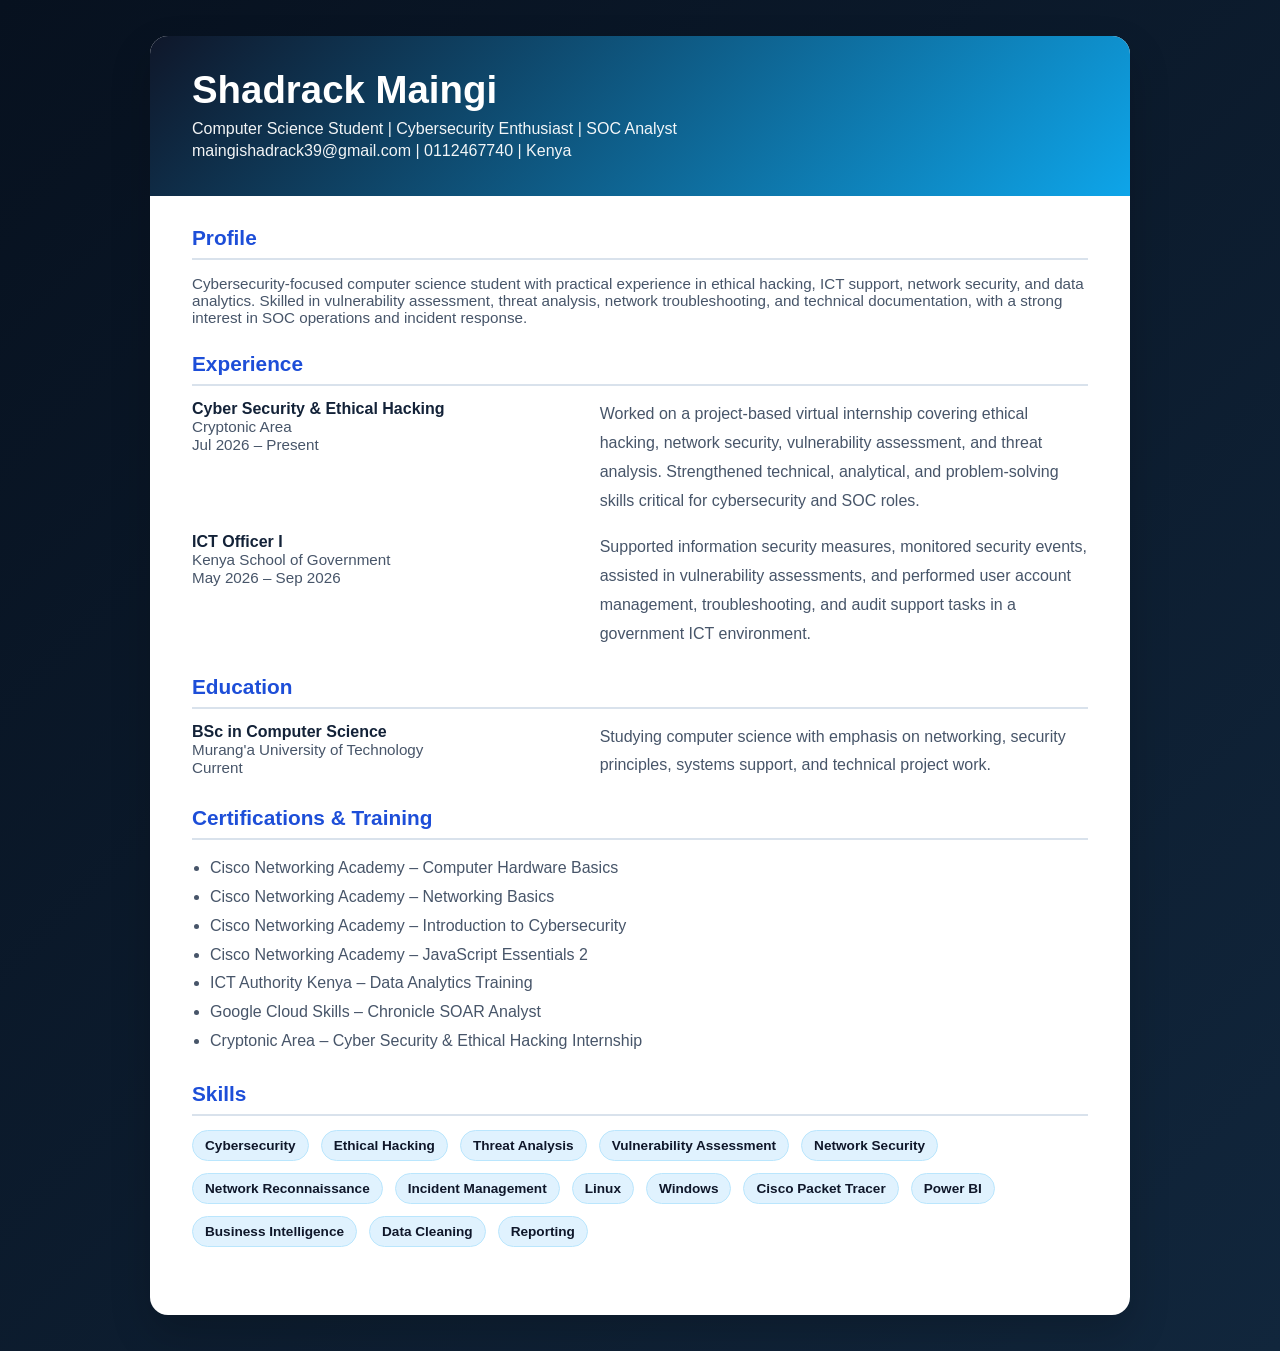
==== cv.html @ db7d9942 "Add files via upload" ====
<!DOCTYPE html>
<html lang="en">
<head>
  <meta charset="UTF-8" />
  <meta name="viewport" content="width=device-width, initial-scale=1.0" />
  <title>Shadrack Maingi | CV</title>
  <style>
    :root {
      --bg: #08131f;
      --card: #f3f6f9;
      --text: #132238;
      --muted: #475569;
      --primary: #0ea5e9;
      --accent: #1d4ed8;
      --line: #d9e2ec;
    }

    * { box-sizing: border-box; }
    body {
      margin: 0;
      font-family: "Segoe UI", Arial, sans-serif;
      background: linear-gradient(135deg, #07111f, #11263c);
      color: var(--text);
      padding: 36px 18px;
    }

    .page {
      max-width: 980px;
      margin: 0 auto;
      background: #ffffff;
      border-radius: 18px;
      box-shadow: 0 18px 40px rgba(0,0,0,0.18);
      overflow: hidden;
    }

    .header {
      background: linear-gradient(135deg, #0f172a, #0ea5e9);
      color: white;
      padding: 32px 42px;
    }

    .header h1 {
      margin: 0 0 8px;
      font-size: clamp(2rem, 3vw, 3rem);
    }

    .header p {
      margin: 4px 0;
      opacity: 0.95;
    }

    .content {
      padding: 30px 42px 42px;
    }

    .section {
      margin-bottom: 26px;
    }

    h2 {
      margin: 0 0 14px;
      font-size: 1.3rem;
      color: var(--accent);
      border-bottom: 2px solid var(--line);
      padding-bottom: 8px;
    }

    .grid {
      display: grid;
      grid-template-columns: 1.1fr 1.4fr;
      gap: 24px;
    }

    ul {
      margin: 0;
      padding-left: 18px;
      line-height: 1.8;
      color: var(--muted);
    }

    .meta {
      color: var(--muted);
      line-height: 1.8;
    }

    .tag-list {
      display: flex;
      flex-wrap: wrap;
      gap: 12px;
      margin-top: 8px;
    }

    .tag {
      background: #e0f2fe;
      border: 1px solid #bae6fd;
      color: #0f172a;
      padding: 7px 12px;
      border-radius: 999px;
      font-size: 0.85rem;
      font-weight: 600;
    }

    .small {
      font-size: 0.95rem;
      color: var(--muted);
    }

    @media (max-width: 700px) {
      .grid {
        grid-template-columns: 1fr;
      }
      .header, .content {
        padding-left: 22px;
        padding-right: 22px;
      }
    }
  </style>
</head>
<body>
  <div class="page">
    <header class="header">
      <h1>Shadrack Maingi</h1>
      <p>Computer Science Student | Cybersecurity Enthusiast | SOC Analyst</p>
      <p>maingishadrack39@gmail.com | 0112467740 | Kenya</p>
    </header>

    <div class="content">
      <section class="section">
        <h2>Profile</h2>
        <p class="small">
          Cybersecurity-focused computer science student with practical experience in ethical hacking, ICT support, network security, and data analytics. Skilled in vulnerability assessment, threat analysis, network troubleshooting, and technical documentation, with a strong interest in SOC operations and incident response.
        </p>
      </section>

      <section class="section">
        <h2>Experience</h2>
        <div class="grid">
          <div>
            <strong>Cyber Security & Ethical Hacking</strong><br>
            <span class="small">Cryptonic Area</span><br>
            <span class="small">Jul 2026 – Present</span>
          </div>
          <div class="meta">
            Worked on a project-based virtual internship covering ethical hacking, network security, vulnerability assessment, and threat analysis. Strengthened technical, analytical, and problem-solving skills critical for cybersecurity and SOC roles.
          </div>
        </div>

        <div class="grid" style="margin-top: 18px;">
          <div>
            <strong>ICT Officer I</strong><br>
            <span class="small">Kenya School of Government</span><br>
            <span class="small">May 2026 – Sep 2026</span>
          </div>
          <div class="meta">
            Supported information security measures, monitored security events, assisted in vulnerability assessments, and performed user account management, troubleshooting, and audit support tasks in a government ICT environment.
          </div>
        </div>
      </section>

      <section class="section">
        <h2>Education</h2>
        <div class="grid">
          <div>
            <strong>BSc in Computer Science</strong><br>
            <span class="small">Murang'a University of Technology</span><br>
            <span class="small">Current</span>
          </div>
          <div class="meta">
            Studying computer science with emphasis on networking, security principles, systems support, and technical project work.
          </div>
        </div>
      </section>

      <section class="section">
        <h2>Certifications & Training</h2>
        <ul>
          <li>Cisco Networking Academy – Computer Hardware Basics</li>
          <li>Cisco Networking Academy – Networking Basics</li>
          <li>Cisco Networking Academy – Introduction to Cybersecurity</li>
          <li>Cisco Networking Academy – JavaScript Essentials 2</li>
          <li>ICT Authority Kenya – Data Analytics Training</li>
          <li>Google Cloud Skills – Chronicle SOAR Analyst</li>
          <li>Cryptonic Area – Cyber Security & Ethical Hacking Internship</li>
        </ul>
      </section>

      <section class="section">
        <h2>Skills</h2>
        <div class="tag-list">
          <span class="tag">Cybersecurity</span>
          <span class="tag">Ethical Hacking</span>
          <span class="tag">Threat Analysis</span>
          <span class="tag">Vulnerability Assessment</span>
          <span class="tag">Network Security</span>
          <span class="tag">Network Reconnaissance</span>
          <span class="tag">Incident Management</span>
          <span class="tag">Linux</span>
          <span class="tag">Windows</span>
          <span class="tag">Cisco Packet Tracer</span>
          <span class="tag">Power BI</span>
          <span class="tag">Business Intelligence</span>
          <span class="tag">Data Cleaning</span>
          <span class="tag">Reporting</span>
        </div>
      </section>
    </div>
  </div>
</body>
</html>
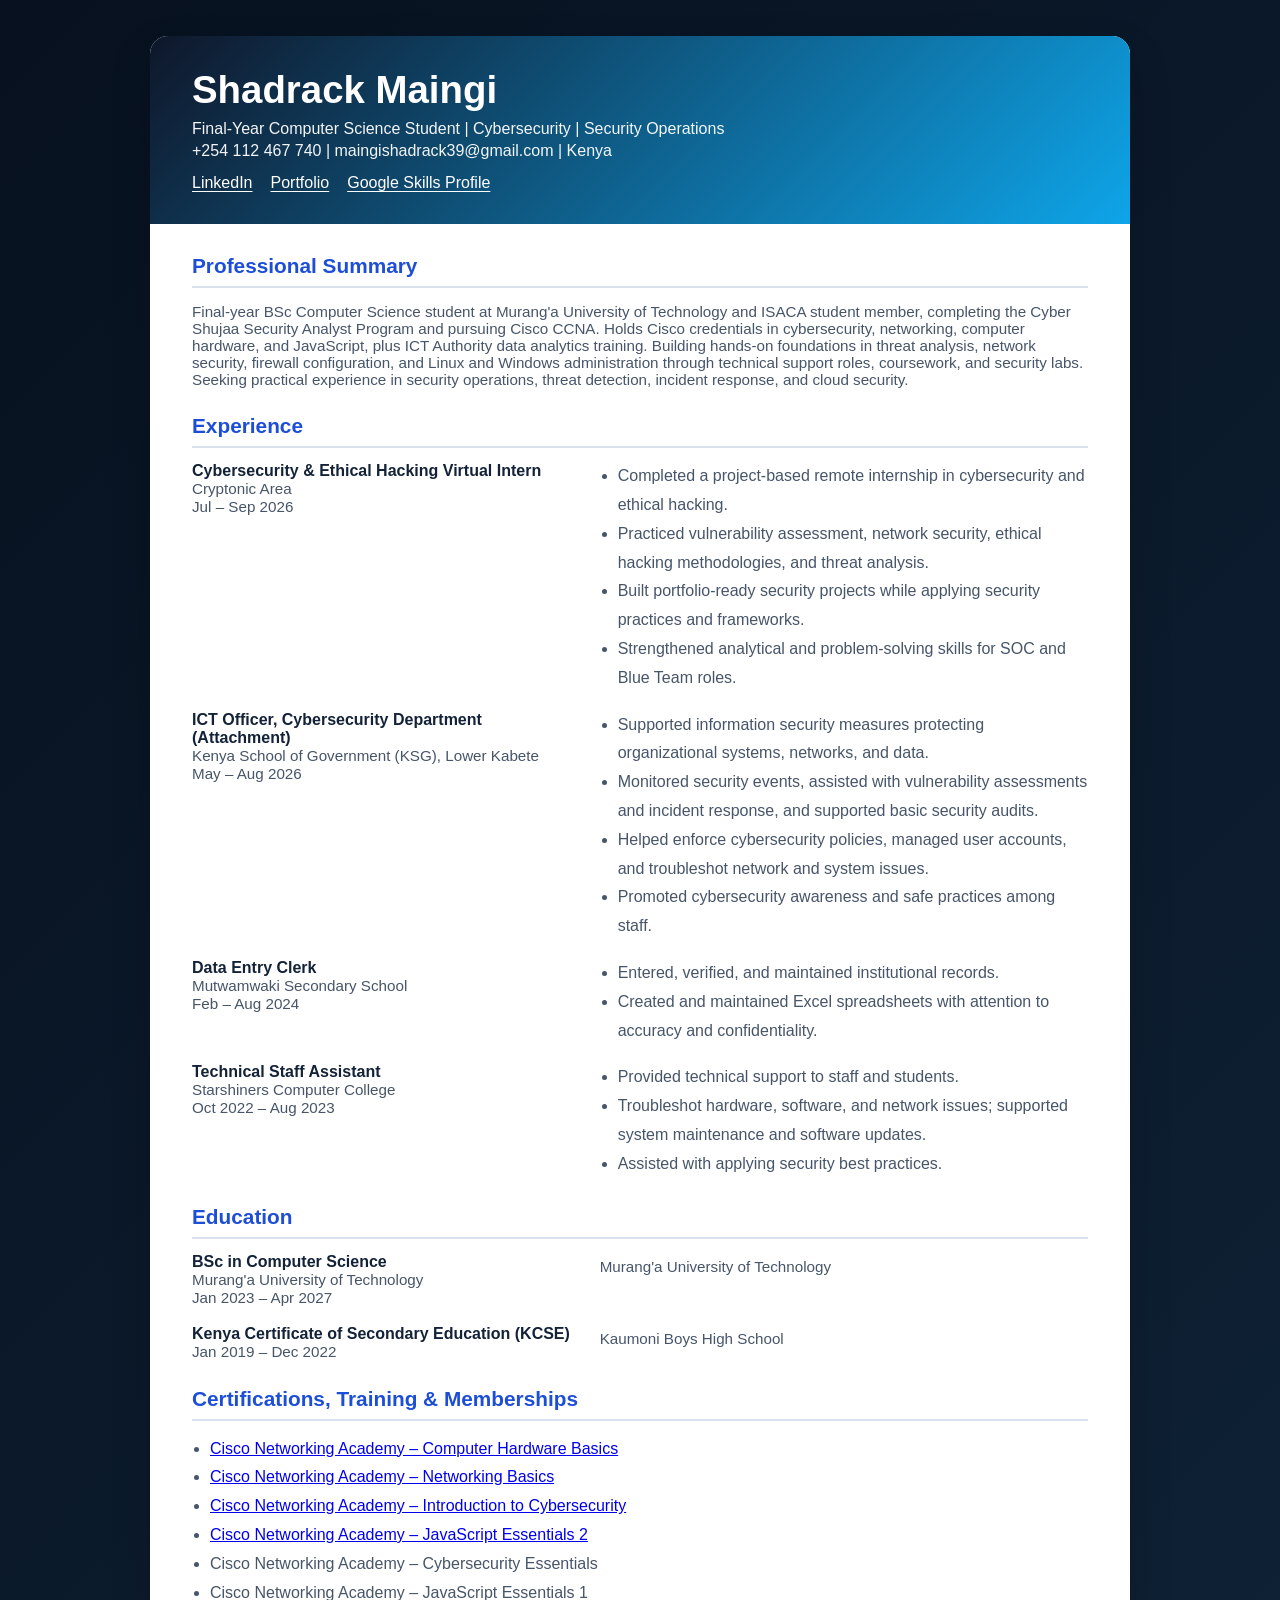
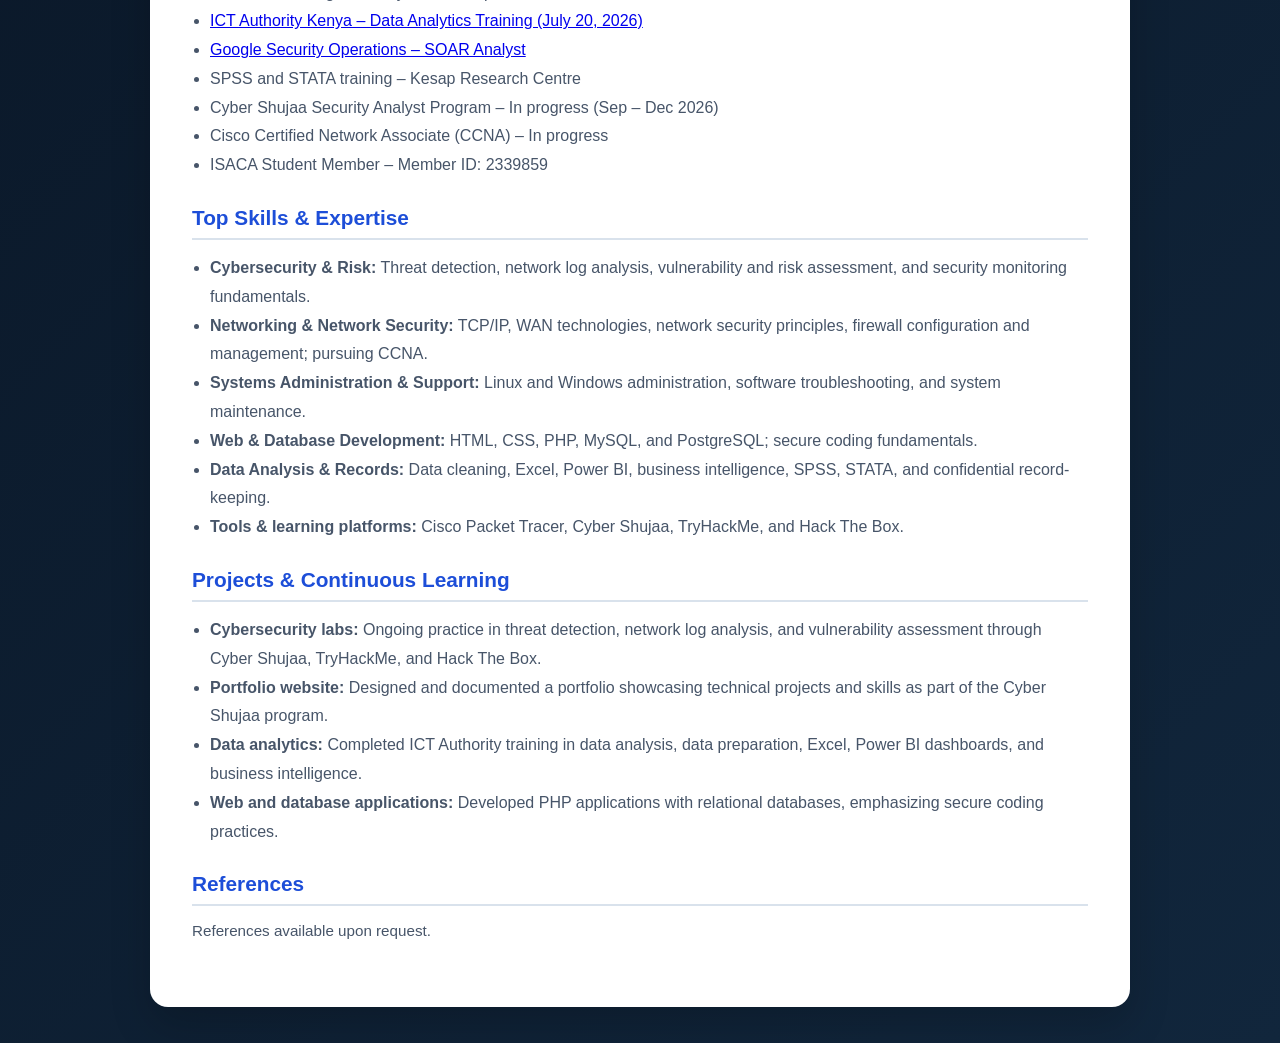
==== commit 00c2c93b: "Revise CV content and layout Updated CV with new sections and improved formatting." ====
--- a/cv.html
+++ b/cv.html
@@ -49,6 +49,18 @@
       opacity: 0.95;
     }
 
+    .header-links {
+      display: flex;
+      flex-wrap: wrap;
+      gap: 8px 18px;
+      margin-top: 14px;
+    }
+
+    .header-links a {
+      color: #ffffff;
+      text-underline-offset: 3px;
+    }
+
     .content {
       padding: 30px 42px 42px;
     }
@@ -120,15 +132,20 @@
   <div class="page">
     <header class="header">
       <h1>Shadrack Maingi</h1>
-      <p>Computer Science Student | Cybersecurity Enthusiast | SOC Analyst</p>
-      <p>maingishadrack39@gmail.com | 0112467740 | Kenya</p>
+      <p>Final-Year Computer Science Student | Cybersecurity | Security Operations</p>
+      <p>+254 112 467 740 | maingishadrack39@gmail.com | Kenya</p>
+      <nav class="header-links" aria-label="Professional links">
+        <a href="https://www.linkedin.com/in/shadrack-maingi-61076437a" target="_blank" rel="noopener noreferrer">LinkedIn</a>
+        <a href="index.html">Portfolio</a>
+        <a href="https://www.skills.google/public_profiles/27d86ed5-157b-4e19-a2da-9e7f2cccf39b" target="_blank" rel="noopener noreferrer">Google Skills Profile</a>
+      </nav>
     </header>
 
     <div class="content">
       <section class="section">
-        <h2>Profile</h2>
+        <h2>Professional Summary</h2>
         <p class="small">
-          Cybersecurity-focused computer science student with practical experience in ethical hacking, ICT support, network security, and data analytics. Skilled in vulnerability assessment, threat analysis, network troubleshooting, and technical documentation, with a strong interest in SOC operations and incident response.
+          Final-year BSc Computer Science student at Murang'a University of Technology and ISACA student member, completing the Cyber Shujaa Security Analyst Program and pursuing Cisco CCNA. Holds Cisco credentials in cybersecurity, networking, computer hardware, and JavaScript, plus ICT Authority data analytics training. Building hands-on foundations in threat analysis, network security, firewall configuration, and Linux and Windows administration through technical support roles, coursework, and security labs. Seeking practical experience in security operations, threat detection, incident response, and cloud security.
         </p>
       </section>
 
@@ -136,23 +153,62 @@
         <h2>Experience</h2>
         <div class="grid">
           <div>
-            <strong>Cyber Security & Ethical Hacking</strong><br>
+            <strong>Cybersecurity & Ethical Hacking Virtual Intern</strong><br>
             <span class="small">Cryptonic Area</span><br>
-            <span class="small">Jul 2026 – Present</span>
-          </div>
-          <div class="meta">
-            Worked on a project-based virtual internship covering ethical hacking, network security, vulnerability assessment, and threat analysis. Strengthened technical, analytical, and problem-solving skills critical for cybersecurity and SOC roles.
-          </div>
-        </div>
-
-        <div class="grid" style="margin-top: 18px;">
-          <div>
-            <strong>ICT Officer I</strong><br>
-            <span class="small">Kenya School of Government</span><br>
-            <span class="small">May 2026 – Sep 2026</span>
-          </div>
-          <div class="meta">
-            Supported information security measures, monitored security events, assisted in vulnerability assessments, and performed user account management, troubleshooting, and audit support tasks in a government ICT environment.
+            <span class="small">Jul – Sep 2026</span>
+          </div>
+          <div class="meta">
+            <ul>
+              <li>Completed a project-based remote internship in cybersecurity and ethical hacking.</li>
+              <li>Practiced vulnerability assessment, network security, ethical hacking methodologies, and threat analysis.</li>
+              <li>Built portfolio-ready security projects while applying security practices and frameworks.</li>
+              <li>Strengthened analytical and problem-solving skills for SOC and Blue Team roles.</li>
+            </ul>
+          </div>
+        </div>
+
+        <div class="grid" style="margin-top: 18px;">
+          <div>
+            <strong>ICT Officer, Cybersecurity Department (Attachment)</strong><br>
+            <span class="small">Kenya School of Government (KSG), Lower Kabete</span><br>
+            <span class="small">May – Aug 2026</span>
+          </div>
+          <div class="meta">
+            <ul>
+              <li>Supported information security measures protecting organizational systems, networks, and data.</li>
+              <li>Monitored security events, assisted with vulnerability assessments and incident response, and supported basic security audits.</li>
+              <li>Helped enforce cybersecurity policies, managed user accounts, and troubleshot network and system issues.</li>
+              <li>Promoted cybersecurity awareness and safe practices among staff.</li>
+            </ul>
+          </div>
+        </div>
+
+        <div class="grid" style="margin-top: 18px;">
+          <div>
+            <strong>Data Entry Clerk</strong><br>
+            <span class="small">Mutwamwaki Secondary School</span><br>
+            <span class="small">Feb – Aug 2024</span>
+          </div>
+          <div class="meta">
+            <ul>
+              <li>Entered, verified, and maintained institutional records.</li>
+              <li>Created and maintained Excel spreadsheets with attention to accuracy and confidentiality.</li>
+            </ul>
+          </div>
+        </div>
+
+        <div class="grid" style="margin-top: 18px;">
+          <div>
+            <strong>Technical Staff Assistant</strong><br>
+            <span class="small">Starshiners Computer College</span><br>
+            <span class="small">Oct 2022 – Aug 2023</span>
+          </div>
+          <div class="meta">
+            <ul>
+              <li>Provided technical support to staff and students.</li>
+              <li>Troubleshot hardware, software, and network issues; supported system maintenance and software updates.</li>
+              <li>Assisted with applying security best practices.</li>
+            </ul>
           </div>
         </div>
       </section>
@@ -163,45 +219,66 @@
           <div>
             <strong>BSc in Computer Science</strong><br>
             <span class="small">Murang'a University of Technology</span><br>
-            <span class="small">Current</span>
-          </div>
-          <div class="meta">
-            Studying computer science with emphasis on networking, security principles, systems support, and technical project work.
-          </div>
-        </div>
-      </section>
-
-      <section class="section">
-        <h2>Certifications & Training</h2>
+            <span class="small">Jan 2023 – Apr 2027</span>
+          </div>
+          <div class="meta">
+            <span class="small">Murang'a University of Technology</span>
+          </div>
+        </div>
+        <div class="grid" style="margin-top: 18px;">
+          <div>
+            <strong>Kenya Certificate of Secondary Education (KCSE)</strong><br>
+            <span class="small">Jan 2019 – Dec 2022</span>
+          </div>
+          <div class="meta">
+            <span class="small">Kaumoni Boys High School</span>
+          </div>
+        </div>
+      </section>
+
+      <section class="section">
+        <h2>Certifications, Training & Memberships</h2>
         <ul>
-          <li>Cisco Networking Academy – Computer Hardware Basics</li>
-          <li>Cisco Networking Academy – Networking Basics</li>
-          <li>Cisco Networking Academy – Introduction to Cybersecurity</li>
-          <li>Cisco Networking Academy – JavaScript Essentials 2</li>
-          <li>ICT Authority Kenya – Data Analytics Training</li>
-          <li>Google Cloud Skills – Chronicle SOAR Analyst</li>
-          <li>Cryptonic Area – Cyber Security & Ethical Hacking Internship</li>
+          <li><a href="https://www.credly.com/badges/1a4549da-acd0-4bd4-b4f5-812a850385e5/" target="_blank" rel="noopener noreferrer">Cisco Networking Academy – Computer Hardware Basics</a></li>
+          <li><a href="https://www.credly.com/badges/0dd77386-e9a8-4909-93c2-309c317e77e2/" target="_blank" rel="noopener noreferrer">Cisco Networking Academy – Networking Basics</a></li>
+          <li><a href="https://www.credly.com/badges/bd38b5f1-3651-436b-9fb9-1a51cdedd2c6/" target="_blank" rel="noopener noreferrer">Cisco Networking Academy – Introduction to Cybersecurity</a></li>
+          <li><a href="https://www.credly.com/badges/be7dd83c-a20f-495c-a8b9-5d6a6f07187a/" target="_blank" rel="noopener noreferrer">Cisco Networking Academy – JavaScript Essentials 2</a></li>
+          <li>Cisco Networking Academy – Cybersecurity Essentials</li>
+          <li>Cisco Networking Academy – JavaScript Essentials 1</li>
+          <li><a href="https://training.smartacademy.go.ke/certificate-verification/?certificate_id=ICTA-1784531304-7855-49035" target="_blank" rel="noopener noreferrer">ICT Authority Kenya – Data Analytics Training (July 20, 2026)</a></li>
+          <li><a href="https://www.skills.google/public_profiles/27d86ed5-157b-4e19-a2da-9e7f2cccf39b/badges/23959818" target="_blank" rel="noopener noreferrer">Google Security Operations – SOAR Analyst</a></li>
+          <li>SPSS and STATA training – Kesap Research Centre</li>
+          <li>Cyber Shujaa Security Analyst Program – In progress (Sep – Dec 2026)</li>
+          <li>Cisco Certified Network Associate (CCNA) – In progress</li>
+          <li>ISACA Student Member – Member ID: 2339859</li>
         </ul>
       </section>
 
       <section class="section">
-        <h2>Skills</h2>
-        <div class="tag-list">
-          <span class="tag">Cybersecurity</span>
-          <span class="tag">Ethical Hacking</span>
-          <span class="tag">Threat Analysis</span>
-          <span class="tag">Vulnerability Assessment</span>
-          <span class="tag">Network Security</span>
-          <span class="tag">Network Reconnaissance</span>
-          <span class="tag">Incident Management</span>
-          <span class="tag">Linux</span>
-          <span class="tag">Windows</span>
-          <span class="tag">Cisco Packet Tracer</span>
-          <span class="tag">Power BI</span>
-          <span class="tag">Business Intelligence</span>
-          <span class="tag">Data Cleaning</span>
-          <span class="tag">Reporting</span>
-        </div>
+        <h2>Top Skills & Expertise</h2>
+        <ul>
+          <li><strong>Cybersecurity & Risk:</strong> Threat detection, network log analysis, vulnerability and risk assessment, and security monitoring fundamentals.</li>
+          <li><strong>Networking & Network Security:</strong> TCP/IP, WAN technologies, network security principles, firewall configuration and management; pursuing CCNA.</li>
+          <li><strong>Systems Administration & Support:</strong> Linux and Windows administration, software troubleshooting, and system maintenance.</li>
+          <li><strong>Web & Database Development:</strong> HTML, CSS, PHP, MySQL, and PostgreSQL; secure coding fundamentals.</li>
+          <li><strong>Data Analysis & Records:</strong> Data cleaning, Excel, Power BI, business intelligence, SPSS, STATA, and confidential record-keeping.</li>
+          <li><strong>Tools & learning platforms:</strong> Cisco Packet Tracer, Cyber Shujaa, TryHackMe, and Hack The Box.</li>
+        </ul>
+      </section>
+
+      <section class="section">
+        <h2>Projects & Continuous Learning</h2>
+        <ul>
+          <li><strong>Cybersecurity labs:</strong> Ongoing practice in threat detection, network log analysis, and vulnerability assessment through Cyber Shujaa, TryHackMe, and Hack The Box.</li>
+          <li><strong>Portfolio website:</strong> Designed and documented a portfolio showcasing technical projects and skills as part of the Cyber Shujaa program.</li>
+          <li><strong>Data analytics:</strong> Completed ICT Authority training in data analysis, data preparation, Excel, Power BI dashboards, and business intelligence.</li>
+          <li><strong>Web and database applications:</strong> Developed PHP applications with relational databases, emphasizing secure coding practices.</li>
+        </ul>
+      </section>
+
+      <section class="section">
+        <h2>References</h2>
+        <p class="small">References available upon request.</p>
       </section>
     </div>
   </div>
